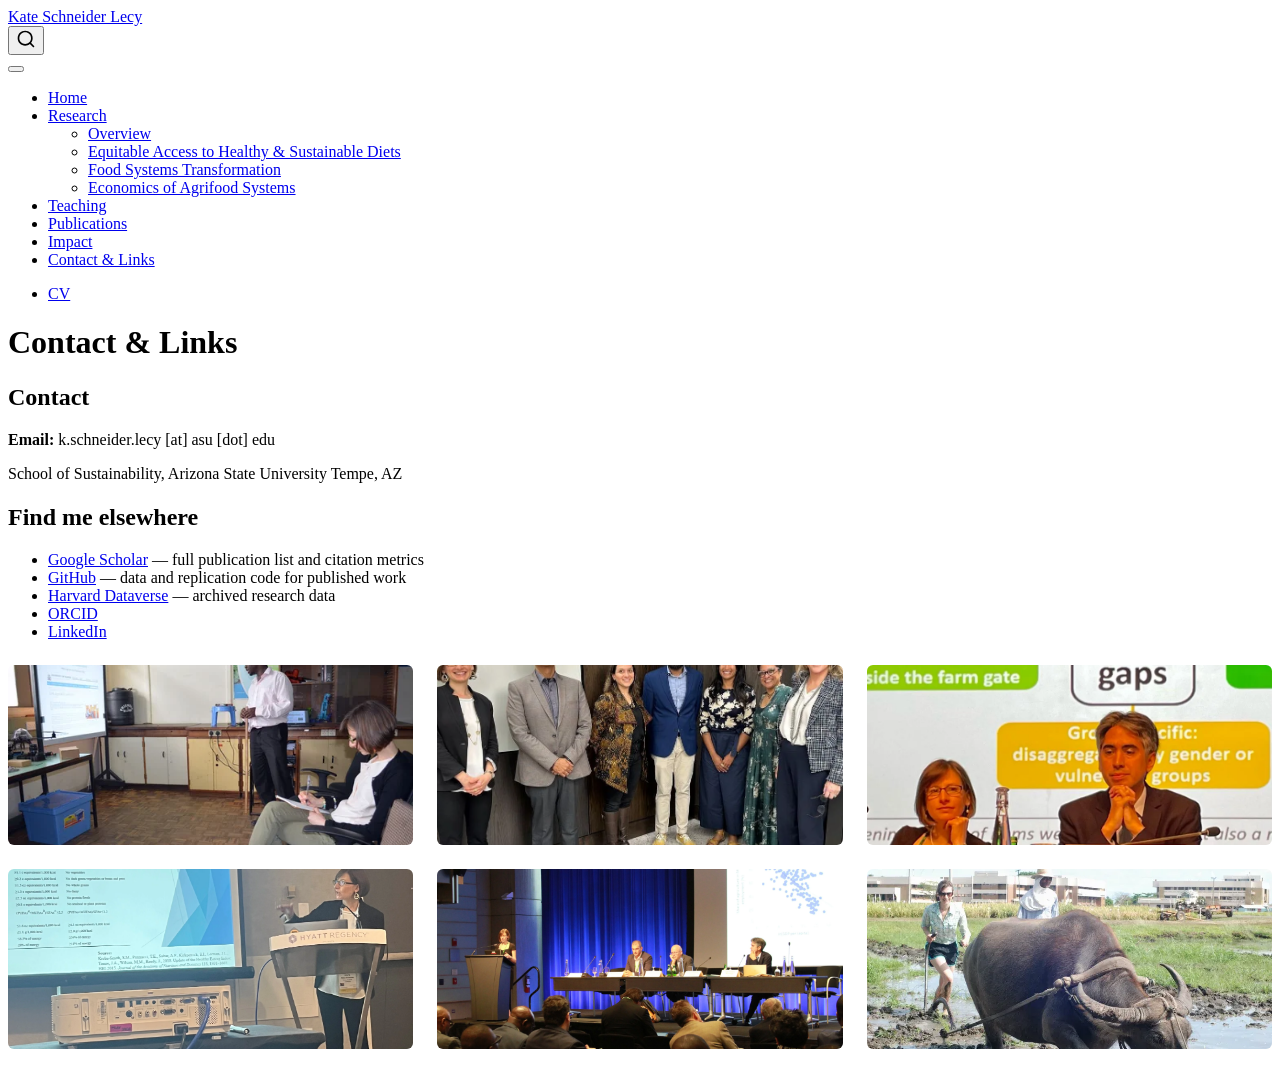
==== docs/contact.html @ 15d24acc "Rebuild site: research theme pages, curated publications pipeline, photos, CV automation - Split Res" ====
<!DOCTYPE html>
<html xmlns="http://www.w3.org/1999/xhtml" lang="en" xml:lang="en"><head>

<meta charset="utf-8">
<meta name="generator" content="quarto-1.9.38">

<meta name="viewport" content="width=device-width, initial-scale=1.0, user-scalable=yes">


<title>Contact &amp; Links – Kate Schneider Lecy</title>
<style>
/* Default styles provided by pandoc.
** See https://pandoc.org/MANUAL.html#variables-for-html for config info.
*/
code{white-space: pre-wrap;}
span.smallcaps{font-variant: small-caps;}
div.columns{display: flex; gap: min(4vw, 1.5em);}
div.column{flex: auto; overflow-x: auto;}
div.hanging-indent{margin-left: 1.5em; text-indent: -1.5em;}
ul.task-list{list-style: none;}
ul.task-list li input[type="checkbox"] {
  width: 0.8em;
  margin: 0 0.8em 0.2em -1em; /* quarto-specific, see https://github.com/quarto-dev/quarto-cli/issues/4556 */ 
  vertical-align: middle;
}
</style>


<script src="site_libs/quarto-nav/quarto-nav.js"></script>
<script src="site_libs/quarto-nav/headroom.min.js"></script>
<script src="site_libs/clipboard/clipboard.min.js"></script>
<script src="site_libs/quarto-search/autocomplete.umd.js"></script>
<script src="site_libs/quarto-search/fuse.min.js"></script>
<script src="site_libs/quarto-search/quarto-search.js"></script>
<meta name="quarto:offset" content="./">
<script src="site_libs/quarto-html/quarto.js" type="module"></script>
<script src="site_libs/quarto-html/tabsets/tabsets.js" type="module"></script>
<script src="site_libs/quarto-html/popper.min.js"></script>
<script src="site_libs/quarto-html/tippy.umd.min.js"></script>
<script src="site_libs/quarto-html/anchor.min.js"></script>
<link href="site_libs/quarto-html/tippy.css" rel="stylesheet">
<link href="site_libs/quarto-html/quarto-syntax-highlighting-15634bcf2e68342d4ad2dfa704d543f6.css" rel="stylesheet" id="quarto-text-highlighting-styles">
<script src="site_libs/bootstrap/bootstrap.min.js"></script>
<link href="site_libs/bootstrap/bootstrap-icons.css" rel="stylesheet">
<link href="site_libs/bootstrap/bootstrap-a0f9fd0d421825b736dc1bbcbcba2219.min.css" rel="stylesheet" append-hash="true" id="quarto-bootstrap" data-mode="light">
<script id="quarto-search-options" type="application/json">{
  "location": "navbar",
  "copy-button": false,
  "collapse-after": 3,
  "panel-placement": "end",
  "type": "overlay",
  "limit": 50,
  "keyboard-shortcut": [
    "f",
    "/",
    "s"
  ],
  "show-item-context": false,
  "language": {
    "search-no-results-text": "No results",
    "search-matching-documents-text": "matching documents",
    "search-copy-link-title": "Copy link to search",
    "search-hide-matches-text": "Hide additional matches",
    "search-more-match-text": "more match in this document",
    "search-more-matches-text": "more matches in this document",
    "search-clear-button-title": "Clear",
    "search-text-placeholder": "",
    "search-detached-cancel-button-title": "Cancel",
    "search-submit-button-title": "Submit",
    "search-label": "Search"
  }
}</script>


<link rel="stylesheet" href="styles.css">
</head>

<body class="nav-fixed fullcontent quarto-light">

<div id="quarto-search-results"></div>
  <header id="quarto-header" class="headroom fixed-top">
    <nav class="navbar navbar-expand-lg " data-bs-theme="dark">
      <div class="navbar-container container-fluid">
      <div class="navbar-brand-container mx-auto">
    <a class="navbar-brand" href="./index.html">
    <span class="navbar-title">Kate Schneider Lecy</span>
    </a>
  </div>
            <div id="quarto-search" class="" title="Search"></div>
          <button class="navbar-toggler" type="button" data-bs-toggle="collapse" data-bs-target="#navbarCollapse" aria-controls="navbarCollapse" role="menu" aria-expanded="false" aria-label="Toggle navigation" onclick="if (window.quartoToggleHeadroom) { window.quartoToggleHeadroom(); }">
  <span class="navbar-toggler-icon"></span>
</button>
          <div class="collapse navbar-collapse" id="navbarCollapse">
            <ul class="navbar-nav navbar-nav-scroll me-auto">
  <li class="nav-item">
    <a class="nav-link" href="./index.html"> 
<span class="menu-text">Home</span></a>
  </li>  
  <li class="nav-item dropdown ">
    <a class="nav-link dropdown-toggle" href="#" id="nav-menu-research" role="link" data-bs-toggle="dropdown" aria-expanded="false">
 <span class="menu-text">Research</span>
    </a>
    <ul class="dropdown-menu" aria-labelledby="nav-menu-research">    
        <li>
    <a class="dropdown-item" href="./research.html">
 <span class="dropdown-text">Overview</span></a>
  </li>  
        <li>
    <a class="dropdown-item" href="./research-equitable-access.html">
 <span class="dropdown-text">Equitable Access to Healthy &amp; Sustainable Diets</span></a>
  </li>  
        <li>
    <a class="dropdown-item" href="./research-food-systems-transformation.html">
 <span class="dropdown-text">Food Systems Transformation</span></a>
  </li>  
        <li>
    <a class="dropdown-item" href="./research-economics-data-gaps.html">
 <span class="dropdown-text">Economics of Agrifood Systems</span></a>
  </li>  
    </ul>
  </li>
  <li class="nav-item">
    <a class="nav-link" href="./teaching.html"> 
<span class="menu-text">Teaching</span></a>
  </li>  
  <li class="nav-item">
    <a class="nav-link" href="./publications.html"> 
<span class="menu-text">Publications</span></a>
  </li>  
  <li class="nav-item">
    <a class="nav-link" href="./impact.html"> 
<span class="menu-text">Impact</span></a>
  </li>  
  <li class="nav-item">
    <a class="nav-link active" href="./contact.html" aria-current="page"> 
<span class="menu-text">Contact &amp; Links</span></a>
  </li>  
</ul>
            <ul class="navbar-nav navbar-nav-scroll ms-auto">
  <li class="nav-item">
    <a class="nav-link" href="./cv.html"> 
<span class="menu-text">CV</span></a>
  </li>  
</ul>
          </div> <!-- /navcollapse -->
            <div class="quarto-navbar-tools">
</div>
      </div> <!-- /container-fluid -->
    </nav>
</header>
<!-- content -->
<div id="quarto-content" class="quarto-container page-columns page-rows-contents page-layout-article page-navbar">
<!-- sidebar -->
<!-- margin-sidebar -->
    
<!-- main -->
<main class="content" id="quarto-document-content">

<header id="title-block-header" class="quarto-title-block default">
<div class="quarto-title">
<h1 class="title">Contact &amp; Links</h1>
</div>



<div class="quarto-title-meta">

    
  
    
  </div>
  


</header>


<section id="contact" class="level2">
<h2 class="anchored" data-anchor-id="contact">Contact</h2>
<p><strong>Email:</strong> k.schneider.lecy [at] asu [dot] edu</p>
<p>School of Sustainability, Arizona State University Tempe, AZ</p>
</section>
<section id="find-me-elsewhere" class="level2">
<h2 class="anchored" data-anchor-id="find-me-elsewhere">Find me elsewhere</h2>
<ul>
<li><a href="https://scholar.google.com/citations?hl=en&amp;user=lWGTfD4AAAAJ">Google Scholar</a> — full publication list and citation metrics</li>
<li><a href="https://github.com/KateSchneider-FoodPol">GitHub</a> — data and replication code for published work</li>
<li><a href="https://dataverse.harvard.edu/dataverse/Kate_Schneider">Harvard Dataverse</a> — archived research data</li>
<li><a href="https://orcid.org/0000-0002-6861-3255">ORCID</a></li>
<li><a href="https://www.linkedin.com/in/kate-schneider-7b9aaa26/">LinkedIn</a></li>
</ul>
<div class="photo-grid">
  <img src="images/contact-12.webp" alt="Kate Schneider Lecy taking notes during a field site visit">
  <img src="images/contact-10.webp" alt="Kate Schneider Lecy with colleagues, GKII panel, October 2023">
  <img src="images/contact-11.webp" alt="Kate Schneider Lecy on a panel with Jose Rosero Moncayo, FAO">
  <img src="images/contact-1.webp" alt="Kate Schneider Lecy presenting at a conference">
  <img src="images/contact-5.webp" alt="Kate Schneider Lecy presenting to a full room">
  <img src="images/fieldwork-buffalo.webp" alt="Kate Schneider Lecy doing fieldwork behind a water buffalo in a rice paddy">
</div>


</section>

</main> <!-- /main -->
<script id="quarto-html-after-body" type="application/javascript">
  window.document.addEventListener("DOMContentLoaded", function (event) {
    const icon = "";
    const anchorJS = new window.AnchorJS();
    anchorJS.options = {
      placement: 'right',
      icon: icon
    };
    anchorJS.add('.anchored');
    const isCodeAnnotation = (el) => {
      for (const clz of el.classList) {
        if (clz.startsWith('code-annotation-')) {                     
          return true;
        }
      }
      return false;
    }
    const onCopySuccess = function(e) {
      // button target
      const button = e.trigger;
      // don't keep focus
      button.blur();
      // flash "checked"
      button.classList.add('code-copy-button-checked');
      var currentTitle = button.getAttribute("title");
      button.setAttribute("title", "Copied!");
      let tooltip;
      if (window.bootstrap) {
        button.setAttribute("data-bs-toggle", "tooltip");
        button.setAttribute("data-bs-placement", "left");
        button.setAttribute("data-bs-title", "Copied!");
        tooltip = new bootstrap.Tooltip(button, 
          { trigger: "manual", 
            customClass: "code-copy-button-tooltip",
            offset: [0, -8]});
        tooltip.show();    
      }
      setTimeout(function() {
        if (tooltip) {
          tooltip.hide();
          button.removeAttribute("data-bs-title");
          button.removeAttribute("data-bs-toggle");
          button.removeAttribute("data-bs-placement");
        }
        button.setAttribute("title", currentTitle);
        button.classList.remove('code-copy-button-checked');
      }, 1000);
      // clear code selection
      e.clearSelection();
    }
    const getTextToCopy = function(trigger) {
      const outerScaffold = trigger.parentElement.cloneNode(true);
      const codeEl = outerScaffold.querySelector('code');
      for (const childEl of codeEl.children) {
        if (isCodeAnnotation(childEl)) {
          childEl.remove();
        }
      }
      return codeEl.innerText;
    }
    const clipboard = new window.ClipboardJS('.code-copy-button:not([data-in-quarto-modal])', {
      text: getTextToCopy
    });
    clipboard.on('success', onCopySuccess);
    if (window.document.getElementById('quarto-embedded-source-code-modal')) {
      const clipboardModal = new window.ClipboardJS('.code-copy-button[data-in-quarto-modal]', {
        text: getTextToCopy,
        container: window.document.getElementById('quarto-embedded-source-code-modal')
      });
      clipboardModal.on('success', onCopySuccess);
    }
      var localhostRegex = new RegExp(/^(?:http|https):\/\/localhost\:?[0-9]*\//);
      var mailtoRegex = new RegExp(/^mailto:/);
        var filterRegex = new RegExp("https:\/\/www\.kateschneider\.com");
      var isInternal = (href) => {
          return filterRegex.test(href) || localhostRegex.test(href) || mailtoRegex.test(href);
      }
      // Inspect non-navigation links and adorn them if external
     var links = window.document.querySelectorAll('a[href]:not(.nav-link):not(.navbar-brand):not(.toc-action):not(.sidebar-link):not(.sidebar-item-toggle):not(.pagination-link):not(.no-external):not([aria-hidden]):not(.dropdown-item):not(.quarto-navigation-tool):not(.about-link)');
      for (var i=0; i<links.length; i++) {
        const link = links[i];
        if (!isInternal(link.href)) {
          // undo the damage that might have been done by quarto-nav.js in the case of
          // links that we want to consider external
          if (link.dataset.originalHref !== undefined) {
            link.href = link.dataset.originalHref;
          }
        }
      }
    function tippyHover(el, contentFn, onTriggerFn, onUntriggerFn) {
      const config = {
        allowHTML: true,
        maxWidth: 500,
        delay: 100,
        arrow: false,
        appendTo: function(el) {
            return el.parentElement;
        },
        interactive: true,
        interactiveBorder: 10,
        theme: 'quarto',
        placement: 'bottom-start',
      };
      if (contentFn) {
        config.content = contentFn;
      }
      if (onTriggerFn) {
        config.onTrigger = onTriggerFn;
      }
      if (onUntriggerFn) {
        config.onUntrigger = onUntriggerFn;
      }
      window.tippy(el, config); 
    }
    const noterefs = window.document.querySelectorAll('a[role="doc-noteref"]');
    for (var i=0; i<noterefs.length; i++) {
      const ref = noterefs[i];
      tippyHover(ref, function() {
        // use id or data attribute instead here
        let href = ref.getAttribute('data-footnote-href') || ref.getAttribute('href');
        try { href = new URL(href).hash; } catch {}
        const id = href.replace(/^#\/?/, "");
        const note = window.document.getElementById(id);
        if (note) {
          return note.innerHTML;
        } else {
          return "";
        }
      });
    }
    const xrefs = window.document.querySelectorAll('a.quarto-xref');
    const processXRef = (id, note) => {
      // Strip column container classes
      const stripColumnClz = (el) => {
        el.classList.remove("page-full", "page-columns");
        if (el.children) {
          for (const child of el.children) {
            stripColumnClz(child);
          }
        }
      }
      stripColumnClz(note)
      if (id === null || id.startsWith('sec-')) {
        // Special case sections, only their first couple elements
        const container = document.createElement("div");
        if (note.children && note.children.length > 2) {
          container.appendChild(note.children[0].cloneNode(true));
          for (let i = 1; i < note.children.length; i++) {
            const child = note.children[i];
            if (child.tagName === "P" && child.innerText === "") {
              continue;
            } else {
              container.appendChild(child.cloneNode(true));
              break;
            }
          }
          if (window.Quarto?.typesetMath) {
            window.Quarto.typesetMath(container);
          }
          return container.innerHTML
        } else {
          if (window.Quarto?.typesetMath) {
            window.Quarto.typesetMath(note);
          }
          return note.innerHTML;
        }
      } else {
        // Remove any anchor links if they are present
        const anchorLink = note.querySelector('a.anchorjs-link');
        if (anchorLink) {
          anchorLink.remove();
        }
        if (window.Quarto?.typesetMath) {
          window.Quarto.typesetMath(note);
        }
        if (note.classList.contains("callout")) {
          return note.outerHTML;
        } else {
          return note.innerHTML;
        }
      }
    }
    for (var i=0; i<xrefs.length; i++) {
      const xref = xrefs[i];
      tippyHover(xref, undefined, function(instance) {
        instance.disable();
        let url = xref.getAttribute('href');
        let hash = undefined; 
        if (url.startsWith('#')) {
          hash = url;
        } else {
          try { hash = new URL(url).hash; } catch {}
        }
        if (hash) {
          const id = hash.replace(/^#\/?/, "");
          const note = window.document.getElementById(id);
          if (note !== null) {
            try {
              const html = processXRef(id, note.cloneNode(true));
              instance.setContent(html);
            } finally {
              instance.enable();
              instance.show();
            }
          } else {
            // See if we can fetch this
            fetch(url.split('#')[0])
            .then(res => res.text())
            .then(html => {
              const parser = new DOMParser();
              const htmlDoc = parser.parseFromString(html, "text/html");
              const note = htmlDoc.getElementById(id);
              if (note !== null) {
                const html = processXRef(id, note);
                instance.setContent(html);
              } 
            }).finally(() => {
              instance.enable();
              instance.show();
            });
          }
        } else {
          // See if we can fetch a full url (with no hash to target)
          // This is a special case and we should probably do some content thinning / targeting
          fetch(url)
          .then(res => res.text())
          .then(html => {
            const parser = new DOMParser();
            const htmlDoc = parser.parseFromString(html, "text/html");
            const note = htmlDoc.querySelector('main.content');
            if (note !== null) {
              // This should only happen for chapter cross references
              // (since there is no id in the URL)
              // remove the first header
              if (note.children.length > 0 && note.children[0].tagName === "HEADER") {
                note.children[0].remove();
              }
              const html = processXRef(null, note);
              instance.setContent(html);
            } 
          }).finally(() => {
            instance.enable();
            instance.show();
          });
        }
      }, function(instance) {
      });
    }
        let selectedAnnoteEl;
        const selectorForAnnotation = ( cell, annotation) => {
          let cellAttr = 'data-code-cell="' + cell + '"';
          let lineAttr = 'data-code-annotation="' +  annotation + '"';
          const selector = 'span[' + cellAttr + '][' + lineAttr + ']';
          return selector;
        }
        const selectCodeLines = (annoteEl) => {
          const doc = window.document;
          const targetCell = annoteEl.getAttribute("data-target-cell");
          const targetAnnotation = annoteEl.getAttribute("data-target-annotation");
          const annoteSpan = window.document.querySelector(selectorForAnnotation(targetCell, targetAnnotation));
          const lines = annoteSpan.getAttribute("data-code-lines").split(",");
          const lineIds = lines.map((line) => {
            return targetCell + "-" + line;
          })
          let top = null;
          let height = null;
          let parent = null;
          if (lineIds.length > 0) {
              //compute the position of the single el (top and bottom and make a div)
              const el = window.document.getElementById(lineIds[0]);
              top = el.offsetTop;
              height = el.offsetHeight;
              parent = el.parentElement.parentElement;
            if (lineIds.length > 1) {
              const lastEl = window.document.getElementById(lineIds[lineIds.length - 1]);
              const bottom = lastEl.offsetTop + lastEl.offsetHeight;
              height = bottom - top;
            }
            if (top !== null && height !== null && parent !== null) {
              // cook up a div (if necessary) and position it 
              let div = window.document.getElementById("code-annotation-line-highlight");
              if (div === null) {
                div = window.document.createElement("div");
                div.setAttribute("id", "code-annotation-line-highlight");
                div.style.position = 'absolute';
                parent.appendChild(div);
              }
              div.style.top = top - 2 + "px";
              div.style.height = height + 4 + "px";
              div.style.left = 0;
              let gutterDiv = window.document.getElementById("code-annotation-line-highlight-gutter");
              if (gutterDiv === null) {
                gutterDiv = window.document.createElement("div");
                gutterDiv.setAttribute("id", "code-annotation-line-highlight-gutter");
                gutterDiv.style.position = 'absolute';
                const codeCell = window.document.getElementById(targetCell);
                const gutter = codeCell.querySelector('.code-annotation-gutter');
                gutter.appendChild(gutterDiv);
              }
              gutterDiv.style.top = top - 2 + "px";
              gutterDiv.style.height = height + 4 + "px";
            }
            selectedAnnoteEl = annoteEl;
          }
        };
        const unselectCodeLines = () => {
          const elementsIds = ["code-annotation-line-highlight", "code-annotation-line-highlight-gutter"];
          elementsIds.forEach((elId) => {
            const div = window.document.getElementById(elId);
            if (div) {
              div.remove();
            }
          });
          selectedAnnoteEl = undefined;
        };
          // Handle positioning of the toggle
      window.addEventListener(
        "resize",
        throttle(() => {
          elRect = undefined;
          if (selectedAnnoteEl) {
            selectCodeLines(selectedAnnoteEl);
          }
        }, 10)
      );
      function throttle(fn, ms) {
      let throttle = false;
      let timer;
        return (...args) => {
          if(!throttle) { // first call gets through
              fn.apply(this, args);
              throttle = true;
          } else { // all the others get throttled
              if(timer) clearTimeout(timer); // cancel #2
              timer = setTimeout(() => {
                fn.apply(this, args);
                timer = throttle = false;
              }, ms);
          }
        };
      }
        // Attach click handler to the DT
        const annoteDls = window.document.querySelectorAll('dt[data-target-cell]');
        for (const annoteDlNode of annoteDls) {
          annoteDlNode.addEventListener('click', (event) => {
            const clickedEl = event.target;
            if (clickedEl !== selectedAnnoteEl) {
              unselectCodeLines();
              const activeEl = window.document.querySelector('dt[data-target-cell].code-annotation-active');
              if (activeEl) {
                activeEl.classList.remove('code-annotation-active');
              }
              selectCodeLines(clickedEl);
              clickedEl.classList.add('code-annotation-active');
            } else {
              // Unselect the line
              unselectCodeLines();
              clickedEl.classList.remove('code-annotation-active');
            }
          });
        }
    const findCites = (el) => {
      const parentEl = el.parentElement;
      if (parentEl) {
        const cites = parentEl.dataset.cites;
        if (cites) {
          return {
            el,
            cites: cites.split(' ')
          };
        } else {
          return findCites(el.parentElement)
        }
      } else {
        return undefined;
      }
    };
    var bibliorefs = window.document.querySelectorAll('a[role="doc-biblioref"]');
    for (var i=0; i<bibliorefs.length; i++) {
      const ref = bibliorefs[i];
      const citeInfo = findCites(ref);
      if (citeInfo) {
        tippyHover(citeInfo.el, function() {
          var popup = window.document.createElement('div');
          citeInfo.cites.forEach(function(cite) {
            var citeDiv = window.document.createElement('div');
            citeDiv.classList.add('hanging-indent');
            citeDiv.classList.add('csl-entry');
            var biblioDiv = window.document.getElementById('ref-' + cite);
            if (biblioDiv) {
              citeDiv.innerHTML = biblioDiv.innerHTML;
            }
            popup.appendChild(citeDiv);
          });
          return popup.innerHTML;
        });
      }
    }
  });
  </script>
</div> <!-- /content -->




</body></html>
---- docs/site_libs/quarto-html/tippy.css ----
.tippy-box[data-animation=fade][data-state=hidden]{opacity:0}[data-tippy-root]{max-width:calc(100vw - 10px)}.tippy-box{position:relative;background-color:#333;color:#fff;border-radius:4px;font-size:14px;line-height:1.4;white-space:normal;outline:0;transition-property:transform,visibility,opacity}.tippy-box[data-placement^=top]>.tippy-arrow{bottom:0}.tippy-box[data-placement^=top]>.tippy-arrow:before{bottom:-7px;left:0;border-width:8px 8px 0;border-top-color:initial;transform-origin:center top}.tippy-box[data-placement^=bottom]>.tippy-arrow{top:0}.tippy-box[data-placement^=bottom]>.tippy-arrow:before{top:-7px;left:0;border-width:0 8px 8px;border-bottom-color:initial;transform-origin:center bottom}.tippy-box[data-placement^=left]>.tippy-arrow{right:0}.tippy-box[data-placement^=left]>.tippy-arrow:before{border-width:8px 0 8px 8px;border-left-color:initial;right:-7px;transform-origin:center left}.tippy-box[data-placement^=right]>.tippy-arrow{left:0}.tippy-box[data-placement^=right]>.tippy-arrow:before{left:-7px;border-width:8px 8px 8px 0;border-right-color:initial;transform-origin:center right}.tippy-box[data-inertia][data-state=visible]{transition-timing-function:cubic-bezier(.54,1.5,.38,1.11)}.tippy-arrow{width:16px;height:16px;color:#333}.tippy-arrow:before{content:"";position:absolute;border-color:transparent;border-style:solid}.tippy-content{position:relative;padding:5px 9px;z-index:1}
---- docs/site_libs/quarto-html/quarto-syntax-highlighting-15634bcf2e68342d4ad2dfa704d543f6.css ----
/* quarto syntax highlight colors */
:root {
  --quarto-hl-ot-color: #003B4F;
  --quarto-hl-at-color: #657422;
  --quarto-hl-ss-color: #20794D;
  --quarto-hl-an-color: #5E5E5E;
  --quarto-hl-fu-color: #4758AB;
  --quarto-hl-st-color: #20794D;
  --quarto-hl-cf-color: #003B4F;
  --quarto-hl-op-color: #5E5E5E;
  --quarto-hl-er-color: #AD0000;
  --quarto-hl-bn-color: #AD0000;
  --quarto-hl-al-color: #AD0000;
  --quarto-hl-va-color: #111111;
  --quarto-hl-bu-color: inherit;
  --quarto-hl-ex-color: inherit;
  --quarto-hl-pp-color: #AD0000;
  --quarto-hl-in-color: #5E5E5E;
  --quarto-hl-vs-color: #20794D;
  --quarto-hl-wa-color: #5E5E5E;
  --quarto-hl-do-color: #5E5E5E;
  --quarto-hl-im-color: #00769E;
  --quarto-hl-ch-color: #20794D;
  --quarto-hl-dt-color: #AD0000;
  --quarto-hl-fl-color: #AD0000;
  --quarto-hl-co-color: #5E5E5E;
  --quarto-hl-cv-color: #5E5E5E;
  --quarto-hl-cn-color: #8f5902;
  --quarto-hl-sc-color: #5E5E5E;
  --quarto-hl-dv-color: #AD0000;
  --quarto-hl-kw-color: #003B4F;
}

/* other quarto variables */
:root {
  --quarto-font-monospace: SFMono-Regular, Menlo, Monaco, Consolas, "Liberation Mono", "Courier New", monospace;
}

/* syntax highlight based on Pandoc's rules */
pre > code.sourceCode > span {
  color: #003B4F;
}

code.sourceCode > span {
  color: #003B4F;
}

div.sourceCode,
div.sourceCode pre.sourceCode {
  color: #003B4F;
}

/* Normal */
code span {
  color: #003B4F;
}

/* Alert */
code span.al {
  color: #AD0000;
  font-style: inherit;
}

/* Annotation */
code span.an {
  color: #5E5E5E;
  font-style: inherit;
}

/* Attribute */
code span.at {
  color: #657422;
  font-style: inherit;
}

/* BaseN */
code span.bn {
  color: #AD0000;
  font-style: inherit;
}

/* BuiltIn */
code span.bu {
  font-style: inherit;
}

/* ControlFlow */
code span.cf {
  color: #003B4F;
  font-weight: bold;
  font-style: inherit;
}

/* Char */
code span.ch {
  color: #20794D;
  font-style: inherit;
}

/* Constant */
code span.cn {
  color: #8f5902;
  font-style: inherit;
}

/* Comment */
code span.co {
  color: #5E5E5E;
  font-style: inherit;
}

/* CommentVar */
code span.cv {
  color: #5E5E5E;
  font-style: italic;
}

/* Documentation */
code span.do {
  color: #5E5E5E;
  font-style: italic;
}

/* DataType */
code span.dt {
  color: #AD0000;
  font-style: inherit;
}

/* DecVal */
code span.dv {
  color: #AD0000;
  font-style: inherit;
}

/* Error */
code span.er {
  color: #AD0000;
  font-style: inherit;
}

/* Extension */
code span.ex {
  font-style: inherit;
}

/* Float */
code span.fl {
  color: #AD0000;
  font-style: inherit;
}

/* Function */
code span.fu {
  color: #4758AB;
  font-style: inherit;
}

/* Import */
code span.im {
  color: #00769E;
  font-style: inherit;
}

/* Information */
code span.in {
  color: #5E5E5E;
  font-style: inherit;
}

/* Keyword */
code span.kw {
  color: #003B4F;
  font-weight: bold;
  font-style: inherit;
}

/* Operator */
code span.op {
  color: #5E5E5E;
  font-style: inherit;
}

/* Other */
code span.ot {
  color: #003B4F;
  font-style: inherit;
}

/* Preprocessor */
code span.pp {
  color: #AD0000;
  font-style: inherit;
}

/* SpecialChar */
code span.sc {
  color: #5E5E5E;
  font-style: inherit;
}

/* SpecialString */
code span.ss {
  color: #20794D;
  font-style: inherit;
}

/* String */
code span.st {
  color: #20794D;
  font-style: inherit;
}

/* Variable */
code span.va {
  color: #111111;
  font-style: inherit;
}

/* VerbatimString */
code span.vs {
  color: #20794D;
  font-style: inherit;
}

/* Warning */
code span.wa {
  color: #5E5E5E;
  font-style: italic;
}

.prevent-inlining {
  content: "</";
}

/*# sourceMappingURL=f23921c56f73e400b49028c9186a1aa0.css.map */
---- docs/styles.css ----
.hero {
  padding: 1.5rem 0 1rem 0;
  border-bottom: 1px solid #e9ecef;
  margin-bottom: 1.5rem;
}

.hero h1 {
  margin-bottom: 0.5rem;
}

.hero-with-photo {
  display: flex;
  flex-wrap: wrap-reverse;
  align-items: center;
  gap: 1.5rem;
}

.hero-text {
  flex: 2 1 320px;
}

.hero-photo {
  flex: 1 1 180px;
  max-width: 220px;
  height: auto;
  border-radius: 6px;
  object-fit: cover;
}

.banner-photo {
  width: 100%;
  max-height: 360px;
  object-fit: cover;
  border-radius: 6px;
  margin-bottom: 1.5rem;
}

.theme-photo {
  width: 100%;
  max-height: 260px;
  object-fit: cover;
  border-radius: 6px;
  margin: 0.75rem 0 1rem 0;
}

.float-photo {
  float: right;
  width: 180px;
  height: auto;
  max-height: 260px;
  object-fit: cover;
  border-radius: 6px;
  margin: 0 0 1rem 1.5rem;
}

@media (max-width: 700px) {
  .float-photo {
    float: none;
    width: 100%;
    max-height: 320px;
    margin: 0 0 1rem 0;
  }
}

.theme-grid {
  display: grid;
  grid-template-columns: repeat(3, 1fr);
  gap: 1.5rem;
  margin: 1.5rem 0;
}

.theme-card {
  border: 1px solid #e9ecef;
  border-radius: 6px;
  padding: 0.75rem;
  display: flex;
  flex-direction: column;
}

.theme-card-photo {
  width: 100%;
  height: 110px;
  object-fit: cover;
  border-radius: 4px;
  margin-bottom: 0.5rem;
}

/* The image sits in its own <p> as a direct flex child of .theme-card;
   without this it also matches ".theme-card p" below and absorbs
   leftover vertical space, pushing shorter cards' headings down. */
.theme-card > p:first-child {
  flex-grow: 0;
  flex-shrink: 0;
}

.theme-card h3 {
  margin-top: 0;
  font-size: 1.05rem;
}

.theme-card p {
  flex-grow: 1;
  font-size: 0.92rem;
}

@media (max-width: 800px) {
  .theme-grid {
    grid-template-columns: 1fr;
  }
}

.photo-grid {
  display: grid;
  grid-template-columns: repeat(3, 1fr);
  gap: 1.5rem;
  margin: 1.5rem 0;
}

.photo-grid img {
  width: 100%;
  height: 180px;
  object-fit: cover;
  border-radius: 6px;
}

@media (max-width: 700px) {
  .photo-grid {
    grid-template-columns: repeat(2, 1fr);
  }
}

details > summary {
  cursor: pointer;
  font-weight: 500;
  margin-bottom: 0.5rem;
}

/* Publications lists carry their own "N." number prefix (descending from
   the section total), so the default bullet marker is redundant. */
.numbered-pubs ul {
  list-style: none;
  padding-left: 0;
}

.numbered-pubs li {
  margin-bottom: 0.5rem;
}

/* Bootstrap's base a{font-weight:400} otherwise overrides bold on any
   linked text nested inside **bold** markdown, e.g. "**[label](url)**" */
strong a,
a strong,
b a,
a b {
  font-weight: bold;
}
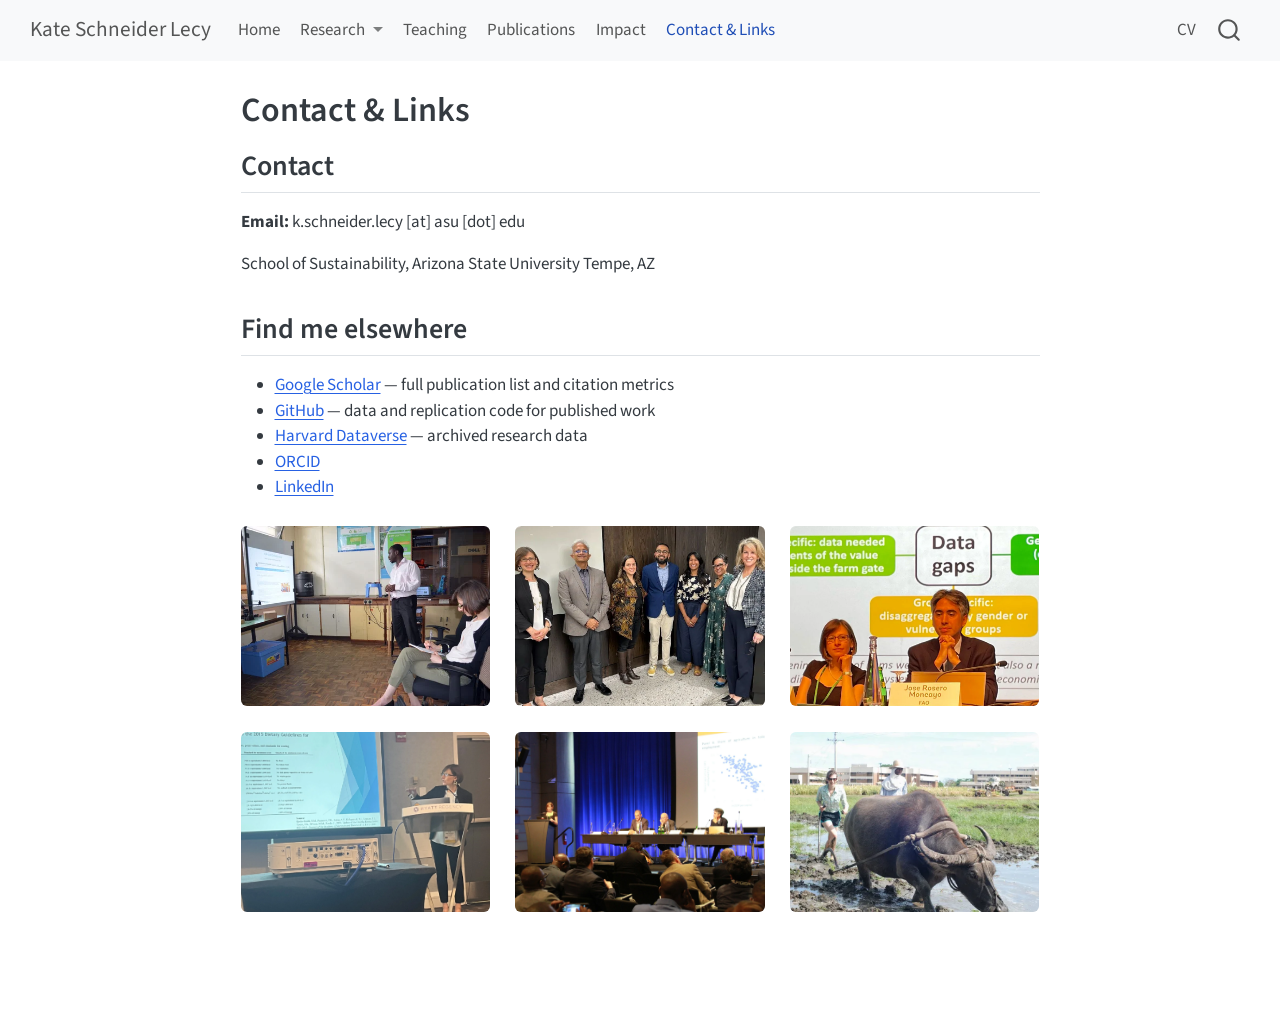
==== commit 74749601: "Rebuild site: 2026-10-23" ====
--- a/docs/contact.html
+++ b/docs/contact.html
@@ -2,7 +2,7 @@
 <html xmlns="http://www.w3.org/1999/xhtml" lang="en" xml:lang="en"><head>
 
 <meta charset="utf-8">
-<meta name="generator" content="quarto-1.9.38">
+<meta name="generator" content="quarto-1.10.18">
 
 <meta name="viewport" content="width=device-width, initial-scale=1.0, user-scalable=yes">
 
@@ -12,10 +12,13 @@
 /* Default styles provided by pandoc.
 ** See https://pandoc.org/MANUAL.html#variables-for-html for config info.
 */
-code{white-space: pre-wrap;}
 span.smallcaps{font-variant: small-caps;}
-div.columns{display: flex; gap: min(4vw, 1.5em);}
-div.column{flex: auto; overflow-x: auto;}
+div.columns{display: flex; gap: 1.5em;}
+div.column{flex: auto;}
+@media screen {
+div.columns{gap: min(4vw, 1.5em);}
+div.column{overflow-x: auto;}
+}
 div.hanging-indent{margin-left: 1.5em; text-indent: -1.5em;}
 ul.task-list{list-style: none;}
 ul.task-list li input[type="checkbox"] {
@@ -39,10 +42,10 @@
 <script src="site_libs/quarto-html/tippy.umd.min.js"></script>
 <script src="site_libs/quarto-html/anchor.min.js"></script>
 <link href="site_libs/quarto-html/tippy.css" rel="stylesheet">
-<link href="site_libs/quarto-html/quarto-syntax-highlighting-15634bcf2e68342d4ad2dfa704d543f6.css" rel="stylesheet" id="quarto-text-highlighting-styles">
+<link href="site_libs/quarto-html/quarto-syntax-highlighting-64a204ab8560d761af7679ceaba22944.css" rel="stylesheet" id="quarto-text-highlighting-styles">
 <script src="site_libs/bootstrap/bootstrap.min.js"></script>
 <link href="site_libs/bootstrap/bootstrap-icons.css" rel="stylesheet">
-<link href="site_libs/bootstrap/bootstrap-a0f9fd0d421825b736dc1bbcbcba2219.min.css" rel="stylesheet" append-hash="true" id="quarto-bootstrap" data-mode="light">
+<link href="site_libs/bootstrap/bootstrap-172ba59bd5e0b52282274ba0c0cc16fc.min.css" rel="stylesheet" append-hash="true" id="quarto-bootstrap" data-mode="light">
 <script id="quarto-search-options" type="application/json">{
   "location": "navbar",
   "copy-button": false,
@@ -275,7 +278,7 @@
     }
       var localhostRegex = new RegExp(/^(?:http|https):\/\/localhost\:?[0-9]*\//);
       var mailtoRegex = new RegExp(/^mailto:/);
-        var filterRegex = new RegExp("https:\/\/www\.kateschneider\.com");
+        var filterRegex = new RegExp("https:\/\/kateschneiderlecy\.com");
       var isInternal = (href) => {
           return filterRegex.test(href) || localhostRegex.test(href) || mailtoRegex.test(href);
       }
--- a/docs/site_libs/quarto-html/quarto-syntax-highlighting-64a204ab8560d761af7679ceaba22944.css
+++ b/docs/site_libs/quarto-html/quarto-syntax-highlighting-64a204ab8560d761af7679ceaba22944.css
@@ -0,0 +1,236 @@
+/* quarto syntax highlight colors */
+:root {
+  --quarto-hl-ot-color: #003B4F;
+  --quarto-hl-at-color: #657422;
+  --quarto-hl-ss-color: #20794D;
+  --quarto-hl-an-color: #5E5E5E;
+  --quarto-hl-fu-color: #4758AB;
+  --quarto-hl-st-color: #20794D;
+  --quarto-hl-cf-color: #003B4F;
+  --quarto-hl-op-color: #5E5E5E;
+  --quarto-hl-er-color: #AD0000;
+  --quarto-hl-bn-color: #AD0000;
+  --quarto-hl-al-color: #AD0000;
+  --quarto-hl-va-color: #111111;
+  --quarto-hl-bu-color: inherit;
+  --quarto-hl-ex-color: inherit;
+  --quarto-hl-pp-color: #AD0000;
+  --quarto-hl-in-color: #5E5E5E;
+  --quarto-hl-vs-color: #20794D;
+  --quarto-hl-wa-color: #5E5E5E;
+  --quarto-hl-do-color: #5E5E5E;
+  --quarto-hl-im-color: #00769E;
+  --quarto-hl-ch-color: #20794D;
+  --quarto-hl-dt-color: #AD0000;
+  --quarto-hl-fl-color: #AD0000;
+  --quarto-hl-co-color: #5E5E5E;
+  --quarto-hl-cv-color: #5E5E5E;
+  --quarto-hl-cn-color: #8f5902;
+  --quarto-hl-sc-color: #5E5E5E;
+  --quarto-hl-dv-color: #AD0000;
+  --quarto-hl-kw-color: #003B4F;
+}
+
+/* other quarto variables */
+:root {
+  --quarto-font-monospace: SFMono-Regular, Menlo, Monaco, Consolas, "Liberation Mono", "Courier New", monospace;
+}
+
+/* syntax highlight based on Pandoc's rules */
+pre > code.sourceCode > span {
+  color: #003B4F;
+}
+
+code.sourceCode > span {
+  color: #003B4F;
+}
+
+div.sourceCode,
+div.sourceCode pre.sourceCode {
+  color: #003B4F;
+}
+
+/* Normal */
+code span {
+  color: #003B4F;
+}
+
+/* Alert */
+code span.al {
+  color: #AD0000;
+  font-style: inherit;
+}
+
+/* Annotation */
+code span.an {
+  color: #5E5E5E;
+  font-style: inherit;
+}
+
+/* Attribute */
+code span.at {
+  color: #657422;
+  font-style: inherit;
+}
+
+/* BaseN */
+code span.bn {
+  color: #AD0000;
+  font-style: inherit;
+}
+
+/* BuiltIn */
+code span.bu {
+  font-style: inherit;
+}
+
+/* ControlFlow */
+code span.cf {
+  color: #003B4F;
+  font-weight: bold;
+  font-style: inherit;
+}
+
+/* Char */
+code span.ch {
+  color: #20794D;
+  font-style: inherit;
+}
+
+/* Constant */
+code span.cn {
+  color: #8f5902;
+  font-style: inherit;
+}
+
+/* Comment */
+code span.co {
+  color: #5E5E5E;
+  font-style: inherit;
+}
+
+/* CommentVar */
+code span.cv {
+  color: #5E5E5E;
+  font-style: italic;
+}
+
+/* Documentation */
+code span.do {
+  color: #5E5E5E;
+  font-style: italic;
+}
+
+/* DataType */
+code span.dt {
+  color: #AD0000;
+  font-style: inherit;
+}
+
+/* DecVal */
+code span.dv {
+  color: #AD0000;
+  font-style: inherit;
+}
+
+/* Error */
+code span.er {
+  color: #AD0000;
+  font-style: inherit;
+}
+
+/* Extension */
+code span.ex {
+  font-style: inherit;
+}
+
+/* Float */
+code span.fl {
+  color: #AD0000;
+  font-style: inherit;
+}
+
+/* Function */
+code span.fu {
+  color: #4758AB;
+  font-style: inherit;
+}
+
+/* Import */
+code span.im {
+  color: #00769E;
+  font-style: inherit;
+}
+
+/* Information */
+code span.in {
+  color: #5E5E5E;
+  font-style: inherit;
+}
+
+/* Keyword */
+code span.kw {
+  color: #003B4F;
+  font-weight: bold;
+  font-style: inherit;
+}
+
+/* Operator */
+code span.op {
+  color: #5E5E5E;
+  font-style: inherit;
+}
+
+/* Other */
+code span.ot {
+  color: #003B4F;
+  font-style: inherit;
+}
+
+/* Preprocessor */
+code span.pp {
+  color: #AD0000;
+  font-style: inherit;
+}
+
+/* SpecialChar */
+code span.sc {
+  color: #5E5E5E;
+  font-style: inherit;
+}
+
+/* SpecialString */
+code span.ss {
+  color: #20794D;
+  font-style: inherit;
+}
+
+/* String */
+code span.st {
+  color: #20794D;
+  font-style: inherit;
+}
+
+/* Variable */
+code span.va {
+  color: #111111;
+  font-style: inherit;
+}
+
+/* VerbatimString */
+code span.vs {
+  color: #20794D;
+  font-style: inherit;
+}
+
+/* Warning */
+code span.wa {
+  color: #5E5E5E;
+  font-style: italic;
+}
+
+.prevent-inlining {
+  content: "</";
+}
+
+/*# sourceMappingURL=9d8d5bb603a83b8298b89080a598c93b.css.map */
